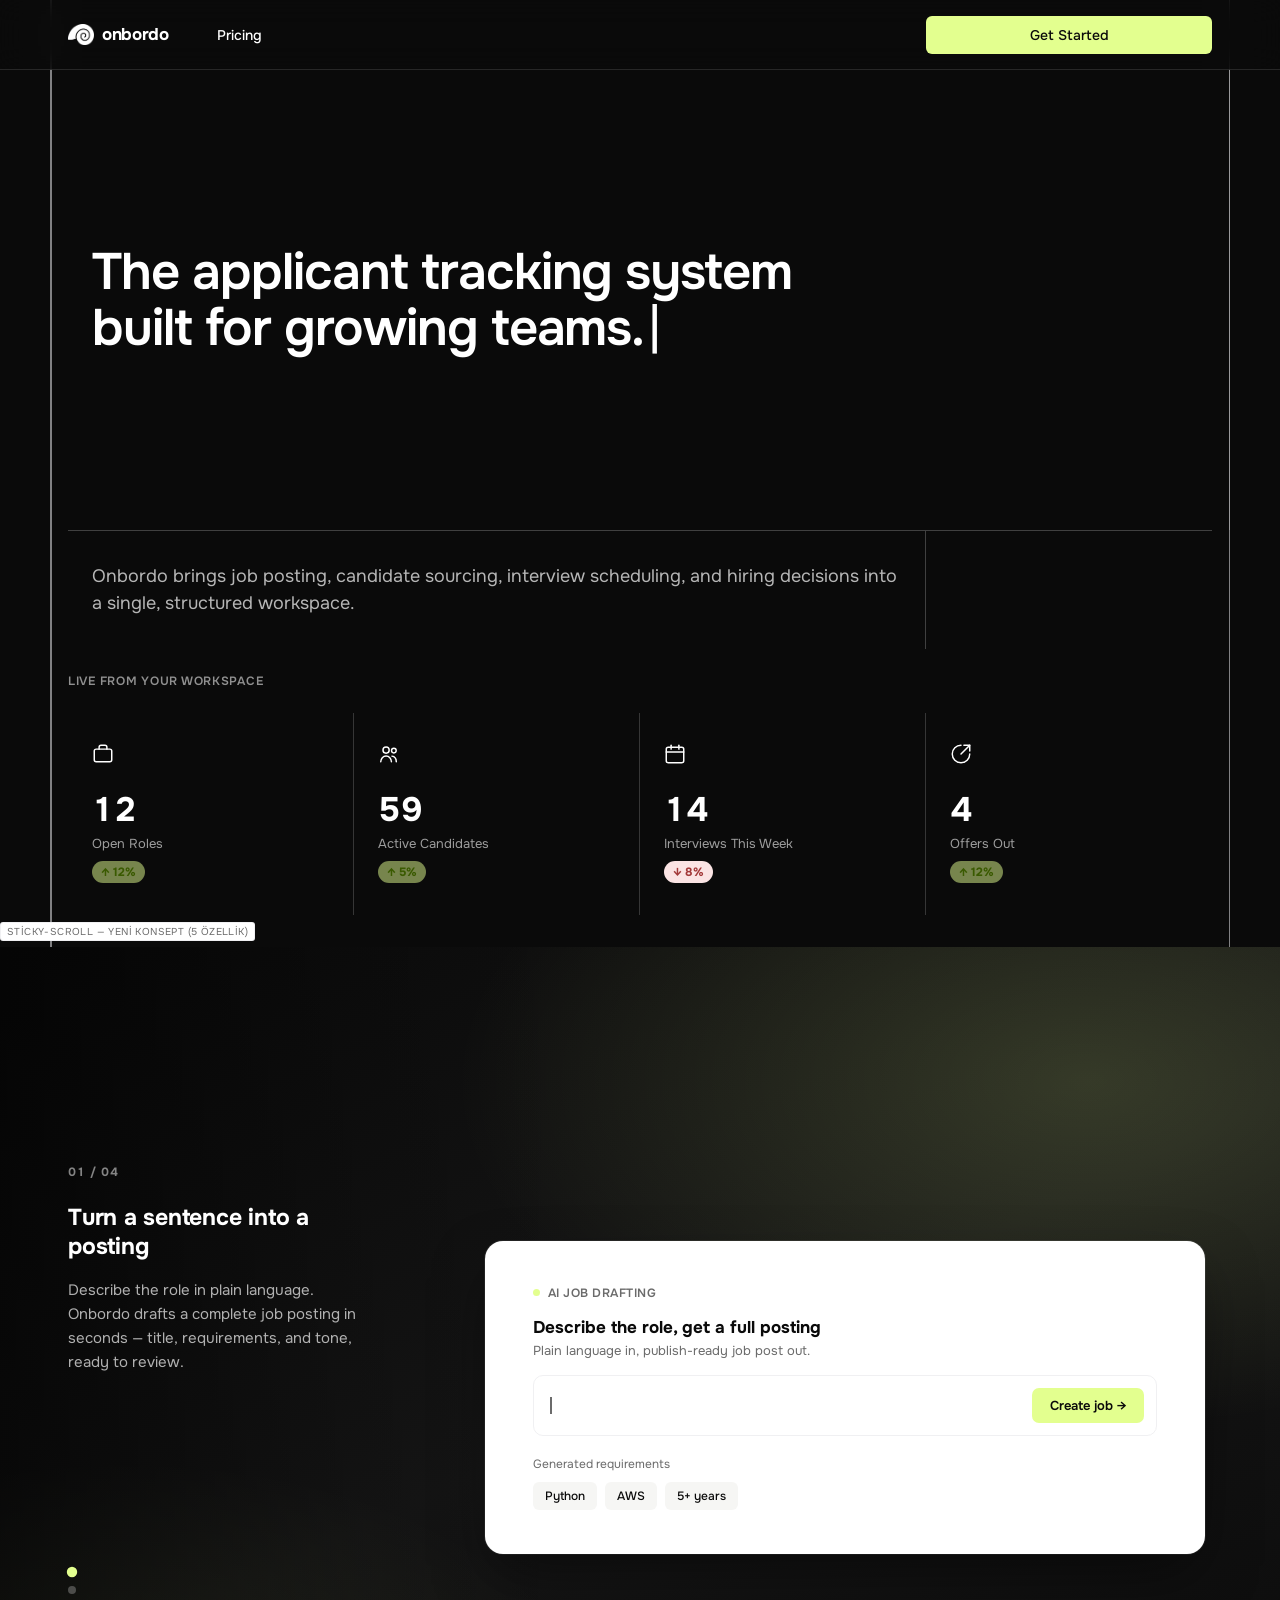
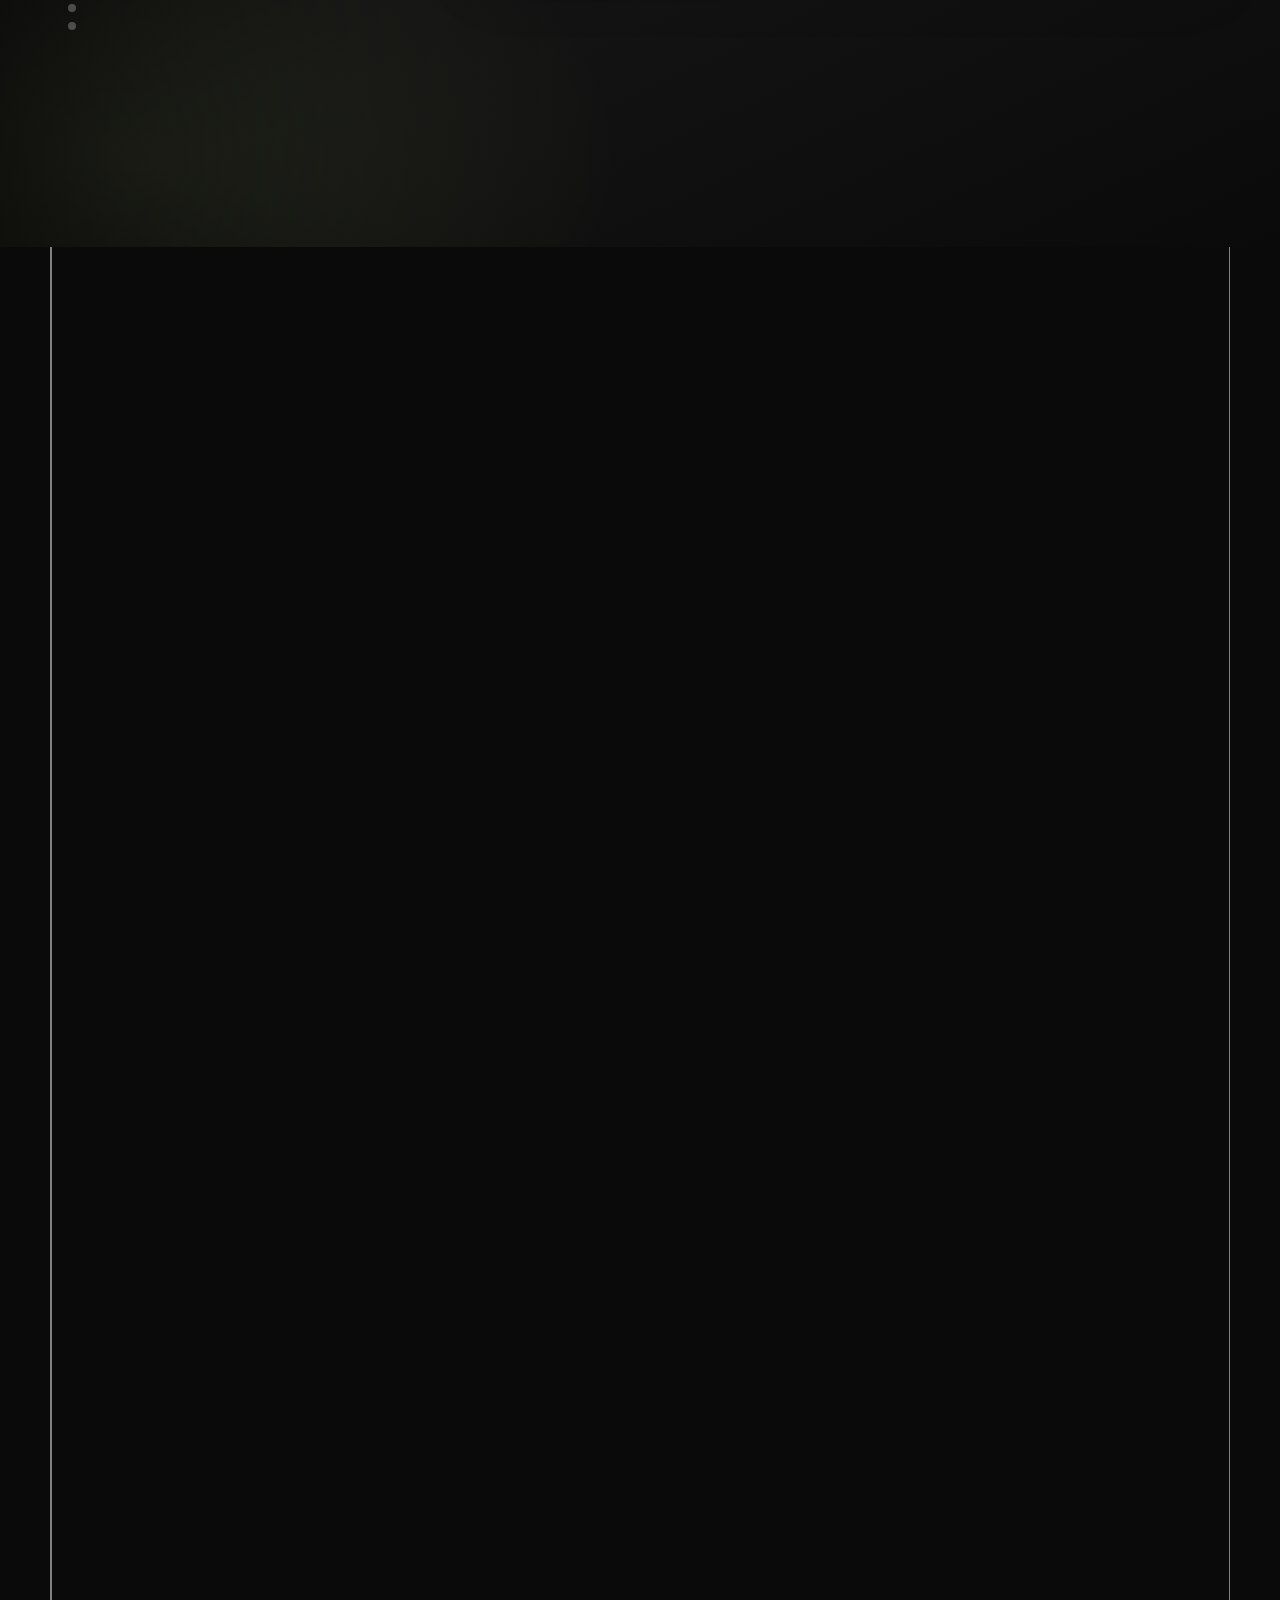
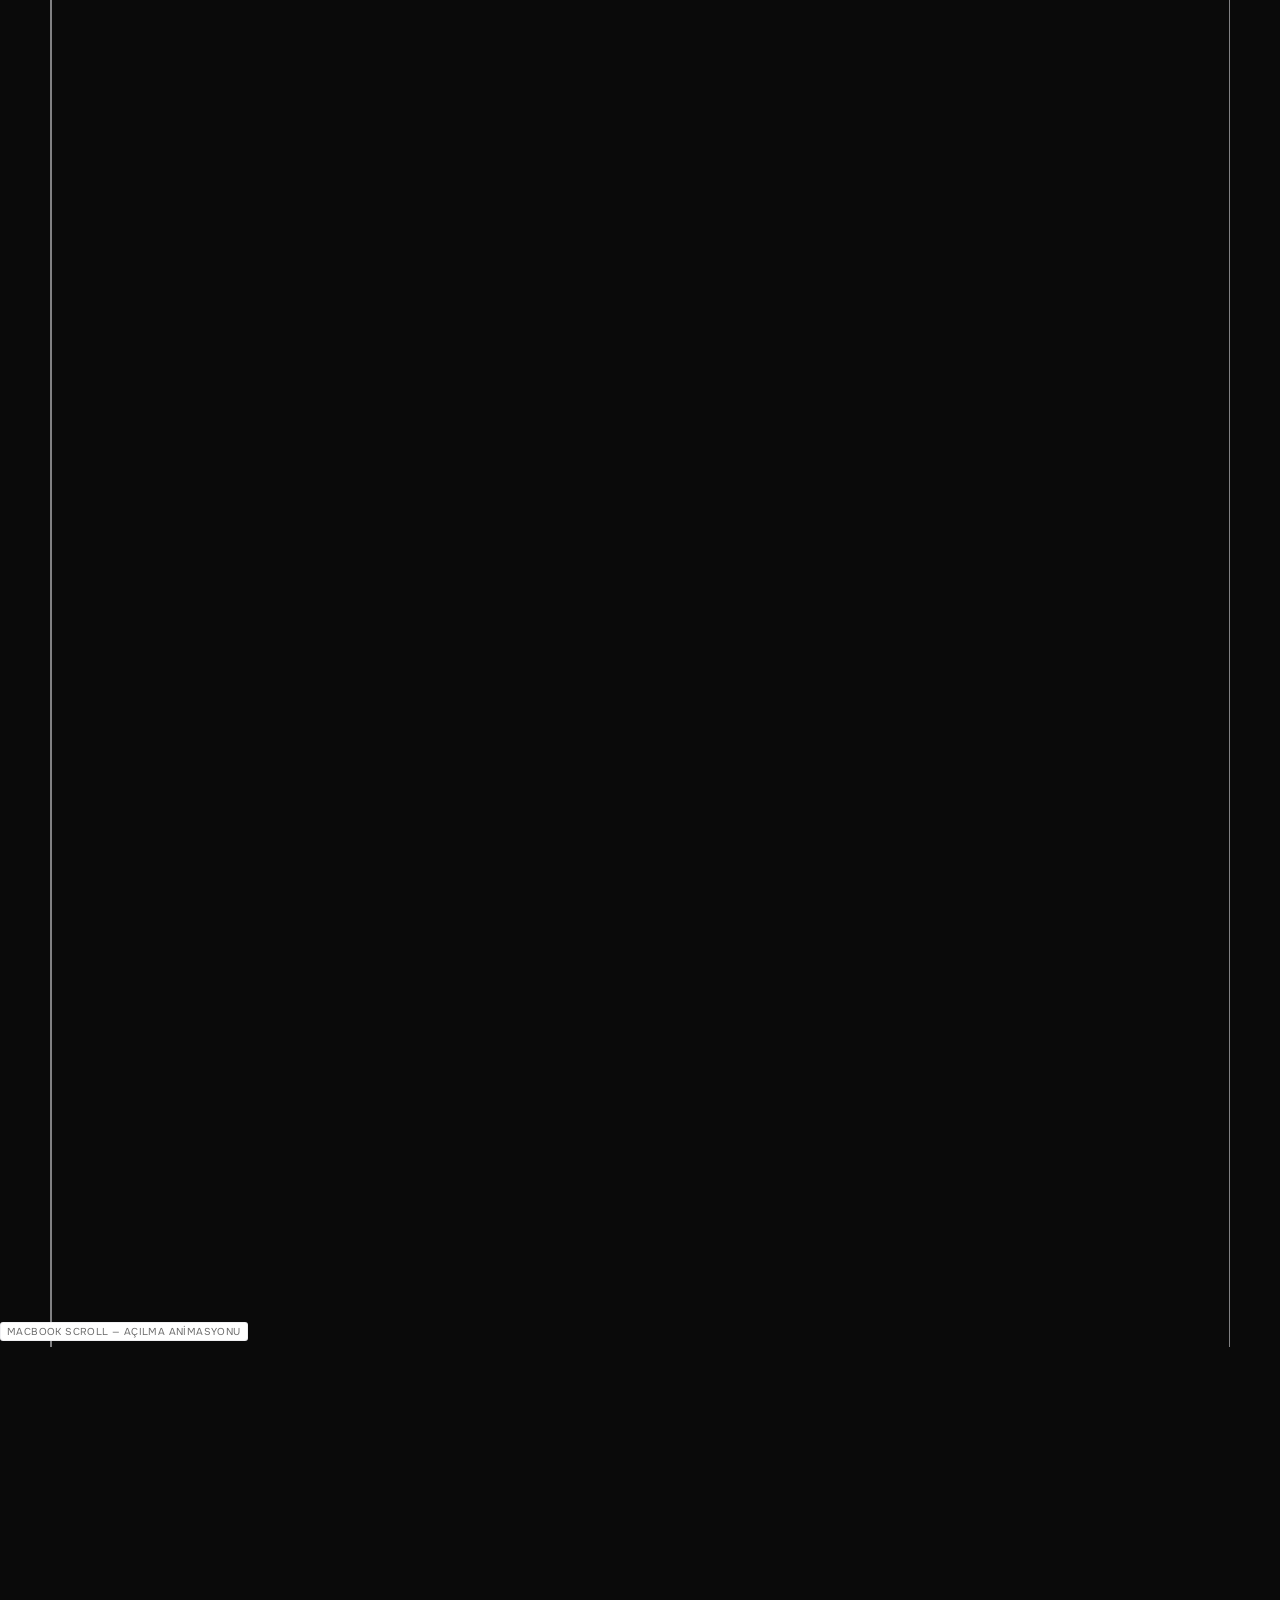
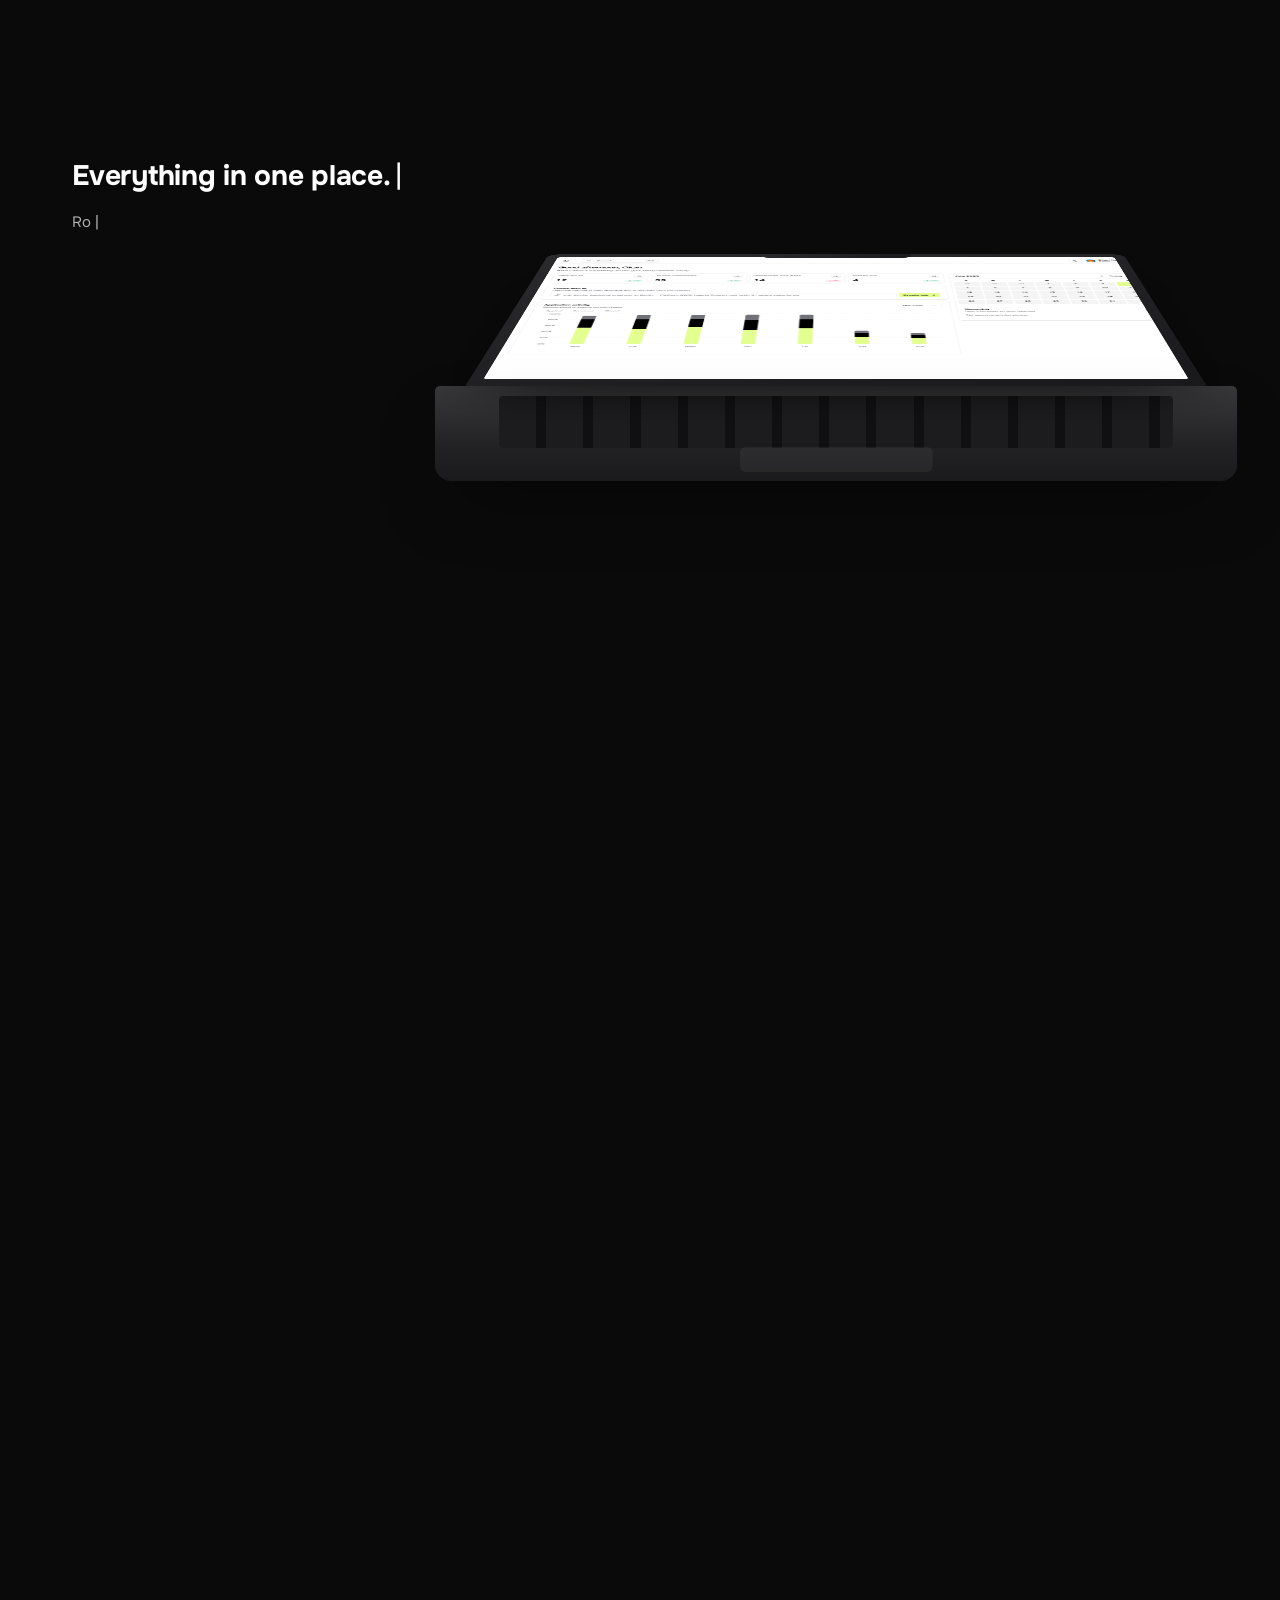
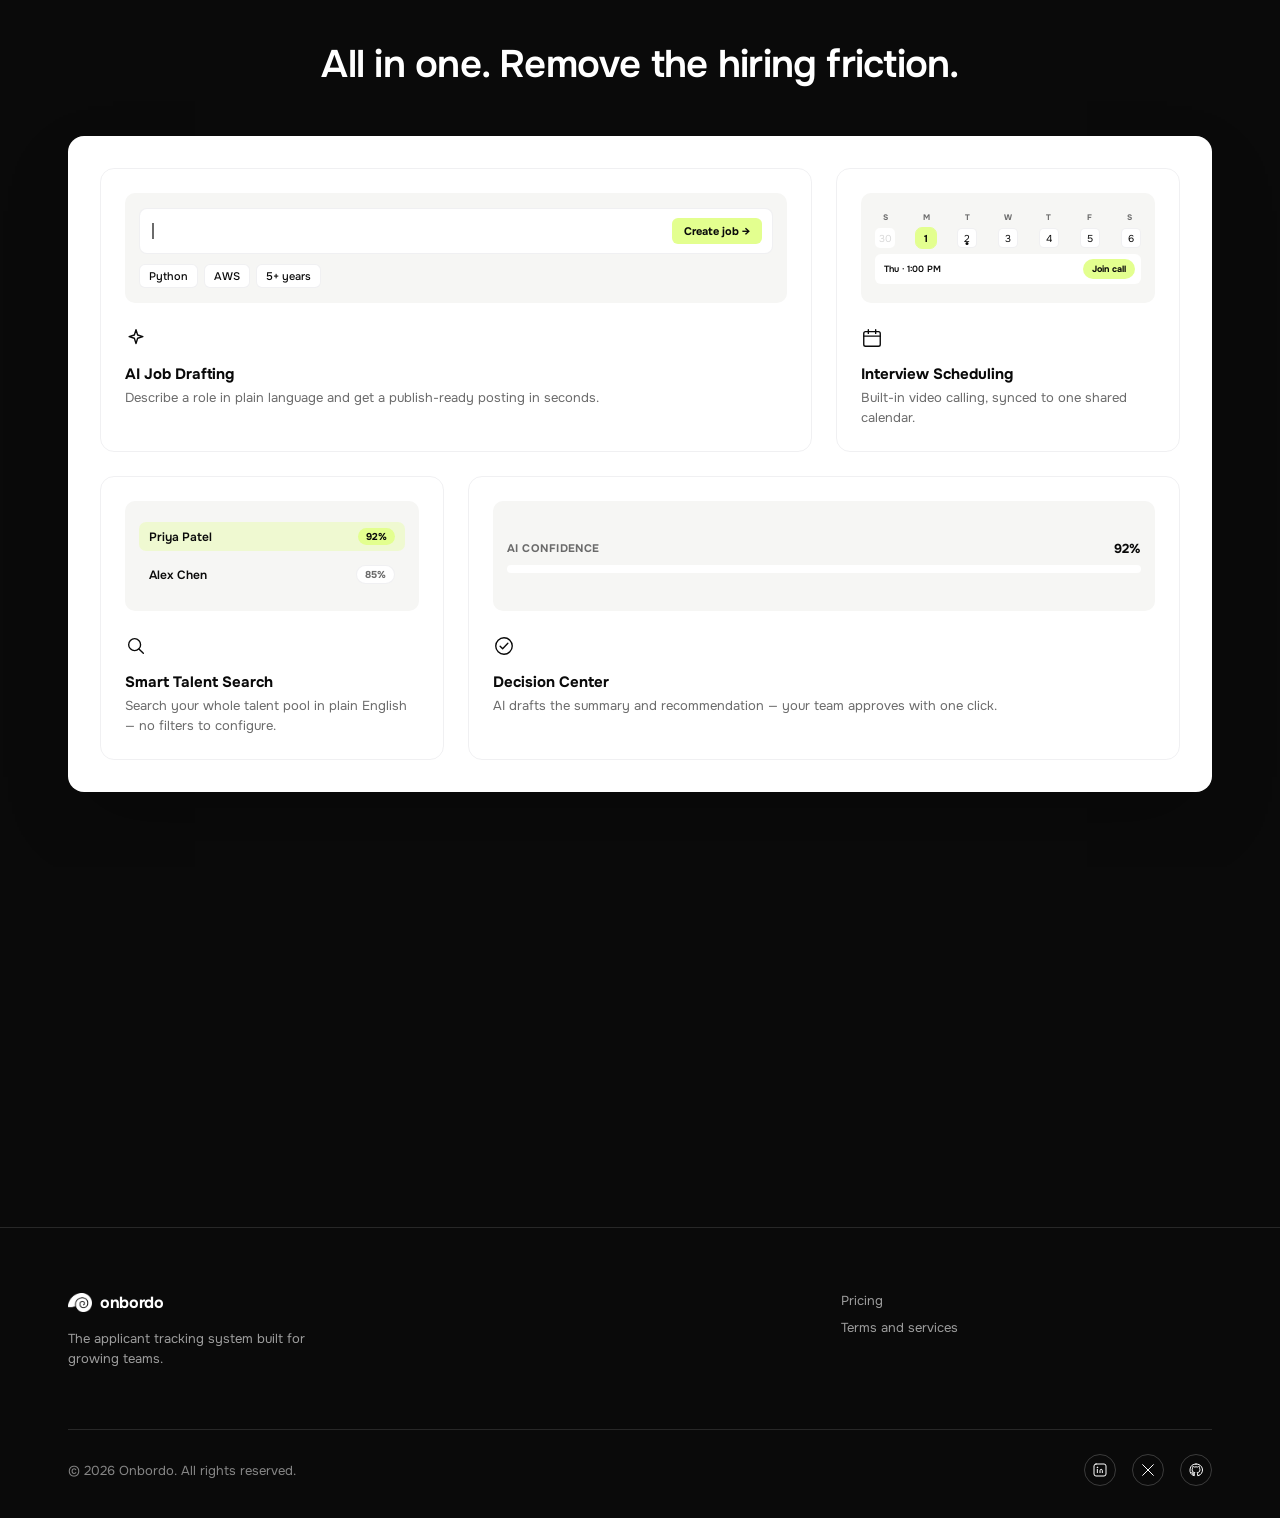
==== index.html @ 2c511092 "version1" ====
<!DOCTYPE html>
<html lang="tr">
<head>
<meta charset="UTF-8">
<meta name="viewport" content="width=device-width, initial-scale=1.0">
<title>Onbordo — Skeleton (Aşama 1)</title>
<link rel="preconnect" href="https://fonts.googleapis.com">
<link rel="preconnect" href="https://fonts.gstatic.com" crossorigin>
<link href="https://fonts.googleapis.com/css2?family=Onest:wght@400;500;600;700&display=swap" rel="stylesheet">
<link rel="stylesheet" href="styles.css">
</head>
<body>

<!-- ============================================================
     NAV — normal hali. Aşağı scroll'da .nav--hidden eklenir.
     ============================================================ -->
<nav class="nav">
  <div class="container">
    <div class="nav__left">
      <a href="/" class="nav__logo"><img src="logo.png" alt="Onbordo" class="nav__logo-icon"><span class="nav__logo-text">onbordo</span></a>
      <div class="nav__links">
        <a href="/pricing" class="nav__link">Pricing</a>
      </div>
    </div>
    <div class="nav__actions">
      <a href="#" class="btn-ph primary">Get Started</a>
    </div>
  </div>
</nav>

<!-- İkincil nav — sadece pinned-section görünürken .is-active olur -->
<div class="nav-secondary">
  <div class="container">
    <span class="nav-secondary__step" lang="en">Job Drafting</span>
    <span class="nav-secondary__step" lang="en">Scheduling</span>
    <span class="nav-secondary__step" lang="en">Talent Search</span>
    <span class="nav-secondary__step" lang="en">Decisions</span>
  </div>
</div>

<div class="page-frame">
<main>

  <!-- ============================================================
       HERO + STATS — TEK EKRAN (100vh)
       Sayfa açılır açılmaz kullanıcı ikisini de scroll yapmadan
       görür. Arka plan artık MacBook/footer bölümleriyle aynı düz
       koyu gradyan — OGL particles ("galaksi") efekti kaldırıldı.
       ============================================================ -->
  <div class="hero-viewport section-anchor">
  <section class="hero">
    <div class="container">
      <div class="hero__grid divided-row">
        <div class="col hero__text">
          <h1 class="hero__headline" data-typewriter>The applicant tracking system built for growing teams.</h1>
        </div>
        <div class="col hero__mark-cell"></div>
        <div class="col hero__subtext-cell">
          <p class="hero__subtext">Onbordo brings job posting, candidate sourcing, interview scheduling, and hiring decisions into a single, structured workspace.</p>
        </div>
        <div class="col"></div>
      </div>
    </div>
  </section>

  <!-- ============================================================
       STATS BAR — hero ile aynı 100vh içinde, kompakt bant.
       Gerçek ürün verisiyle (Home ekranından). Sayaçlar sayfa
       yüklenir yüklenmez 0'dan gerçek değere sayar.
       ============================================================ -->
  <div class="stats">
    <div class="container">
      <p class="stats__eyebrow" lang="en">Live from your workspace</p>
      <div class="divided-row stats__grid">
        <div class="col stat">
          <svg class="stat__icon" viewBox="0 0 24 24" fill="none" stroke="currentColor" stroke-width="1.5" stroke-linecap="round" stroke-linejoin="round"><rect x="3" y="7" width="18" height="13" rx="2"/><path d="M8 7V5a2 2 0 0 1 2-2h4a2 2 0 0 1 2 2v2"/></svg>
          <div class="stat__value" data-count="12">0</div>
          <div class="stat__label" lang="en">Open Roles</div>
          <div class="stat__delta stat__delta--up">↑ 12%</div>
        </div>
        <div class="col stat">
          <svg class="stat__icon" viewBox="0 0 24 24" fill="none" stroke="currentColor" stroke-width="1.5" stroke-linecap="round" stroke-linejoin="round"><circle cx="9" cy="8" r="3.2"/><path d="M3.5 20c0-3.3 2.5-6 5.5-6s5.5 2.7 5.5 6"/><circle cx="17" cy="8.5" r="2.4"/><path d="M15 14.2c2.6.3 4.5 2.7 4.5 5.8"/></svg>
          <div class="stat__value" data-count="59">0</div>
          <div class="stat__label" lang="en">Active Candidates</div>
          <div class="stat__delta stat__delta--up">↑ 5%</div>
        </div>
        <div class="col stat">
          <svg class="stat__icon" viewBox="0 0 24 24" fill="none" stroke="currentColor" stroke-width="1.5" stroke-linecap="round" stroke-linejoin="round"><rect x="3" y="5" width="18" height="16" rx="2"/><line x1="3" y1="10" x2="21" y2="10"/><line x1="8" y1="3" x2="8" y2="7"/><line x1="16" y1="3" x2="16" y2="7"/></svg>
          <div class="stat__value" data-count="14">0</div>
          <div class="stat__label" lang="en">Interviews This Week</div>
          <div class="stat__delta stat__delta--down">↓ 8%</div>
        </div>
        <div class="col stat">
          <svg class="stat__icon" viewBox="0 0 24 24" fill="none" stroke="currentColor" stroke-width="1.5" stroke-linecap="round" stroke-linejoin="round"><path d="M12 3a9 9 0 1 0 9 9"/><path d="M21 3l-9 9"/><path d="M15 3h6v6"/></svg>
          <div class="stat__value" data-count="4">0</div>
          <div class="stat__label" lang="en">Offers Out</div>
          <div class="stat__delta stat__delta--up">↑ 12%</div>
        </div>
      </div>
    </div>
  </div>
  </div><!-- /.hero-viewport -->

  <!-- ============================================================
       FEATURE-SCROLL — YENİ KONSEPT (5 özellik).
       Dify'nin pinned-panel mantığından esinlenilen ama farklı bir
       görsel dil: sol %20 metin, sağ %80 sabit 4K arka plan +
       üzerinde değişen ürün mockup'ı. Arka plan tüm 5 adım boyunca
       SABİT kalır — sadece ön plandaki mockup + sol metin değişir.

       Arka plan görseli (dağ/deniz manzarası) HENÜZ YOK — placeholder
       gradient kullanılıyor. Sarp fotoğrafı verdiğinde tek satır:
       --feature-scroll-bg-image değişkenini güncellemek yeterli
       (bkz. styles.css, :root tanımı).

       768px altında pin mekaniği tamamen kapanır, düz stack olur.
       ============================================================ -->
  <section class="feature-scroll section-anchor" data-feature-scroll>
    <span class="tag">Sticky-scroll — yeni konsept (5 özellik)</span>
    <div class="feature-scroll__sticky">
      <div class="feature-scroll__bg"></div>
      <div class="feature-scroll__scrim"></div>

      <div class="feature-scroll__frame">
        <div class="feature-scroll__text-col">
          <span class="feature-scroll__index" data-feature-index>01 / 04</span>

          <div class="feature-scroll__text-stack">
            <div class="feature-scroll__text-item is-active" data-feature-text="0" lang="en">
              <h3 class="feature-scroll__title">Turn a sentence into a posting</h3>
              <p class="feature-scroll__body">Describe the role in plain language. Onbordo drafts a complete job posting in seconds — title, requirements, and tone, ready to review.</p>
            </div>
            <div class="feature-scroll__text-item" data-feature-text="1" lang="en">
              <h3 class="feature-scroll__title">Interviews without leaving Onbordo</h3>
              <p class="feature-scroll__body">See every interview across your team in one calendar. Book, reschedule, and avoid double-bookings without leaving Onbordo.</p>
            </div>
            <div class="feature-scroll__text-item" data-feature-text="2" lang="en">
              <h3 class="feature-scroll__title">Find the right candidate, faster</h3>
              <p class="feature-scroll__body">Search your entire talent pool the way you'd ask a colleague. Describe who you need in plain English and get the answer instantly.</p>
            </div>
            <div class="feature-scroll__text-item" data-feature-text="3" lang="en">
              <h3 class="feature-scroll__title">Decisions your team can trust</h3>
              <p class="feature-scroll__body">AI reviews job drafts, shortlists, and interview notes — and surfaces what needs your approval. You stay in control at every checkpoint.</p>
            </div>
          </div>

          <div class="feature-scroll__dots" aria-hidden="true">
            <span class="feature-scroll__dot is-active"></span>
            <span class="feature-scroll__dot"></span>
            <span class="feature-scroll__dot"></span>
            <span class="feature-scroll__dot"></span>
          </div>
        </div>

        <div class="feature-scroll__mockup-col">
          <!-- Adım 0 — AI Job Drafting -->
          <div class="mockup-card is-active" data-step="0">
            <p class="mockup-eyebrow" lang="en"><span class="mockup-eyebrow-dot"></span>AI Job Drafting</p>
            <p class="mockup-title">Describe the role, get a full posting</p>
            <p class="mockup-label">Plain language in, publish-ready job post out.</p>
            <div class="mockup-input-row">
              <span class="mockup-typing">Senior backend engineer in Berlin</span>
              <span class="mockup-btn">Create job →</span>
            </div>
            <p class="mockup-generated-label">Generated requirements</p>
            <div class="mockup-tag-row">
              <span class="mockup-tag">Python</span>
              <span class="mockup-tag">AWS</span>
              <span class="mockup-tag">5+ years</span>
            </div>
          </div>

          <!-- Adım 1 — Interview Scheduling -->
          <div class="mockup-card" data-step="1">
            <p class="mockup-eyebrow" lang="en"><span class="mockup-eyebrow-dot"></span>Interview Scheduling</p>
            <p class="mockup-title">July 2026</p>
            <div class="mockup-cal-grid">
              <span>S</span><span>M</span><span>T</span><span>W</span><span>T</span><span>F</span><span>S</span>
              <span class="mockup-cal-day mockup-cal-day--muted">28</span>
              <span class="mockup-cal-day mockup-cal-day--muted">29</span>
              <span class="mockup-cal-day mockup-cal-day--muted">30</span>
              <span class="mockup-cal-day mockup-cal-day--active">1</span>
              <span class="mockup-cal-day mockup-cal-day--event">2</span>
              <span class="mockup-cal-day">3</span>
              <span class="mockup-cal-day">4</span>
              <span class="mockup-cal-day">5</span>
              <span class="mockup-cal-day">6</span>
              <span class="mockup-cal-day">7</span>
              <span class="mockup-cal-day">8</span>
              <span class="mockup-cal-day">9</span>
              <span class="mockup-cal-day">10</span>
              <span class="mockup-cal-day">11</span>
              <span class="mockup-cal-day">12</span>
              <span class="mockup-cal-day">13</span>
              <span class="mockup-cal-day">14</span>
              <span class="mockup-cal-day">15</span>
              <span class="mockup-cal-day">16</span>
              <span class="mockup-cal-day">17</span>
              <span class="mockup-cal-day">18</span>
              <span class="mockup-cal-day">19</span>
              <span class="mockup-cal-day">20</span>
              <span class="mockup-cal-day">21</span>
              <span class="mockup-cal-day">22</span>
              <span class="mockup-cal-day">23</span>
              <span class="mockup-cal-day">24</span>
              <span class="mockup-cal-day">25</span>
              <span class="mockup-cal-day">26</span>
              <span class="mockup-cal-day">27</span>
              <span class="mockup-cal-day">28</span>
              <span class="mockup-cal-day">29</span>
              <span class="mockup-cal-day">30</span>
              <span class="mockup-cal-day">31</span>
              <span class="mockup-cal-day mockup-cal-day--muted">1</span>
            </div>
            <p class="mockup-section-label">Upcoming</p>
            <div class="mockup-upcoming">
              <div>
                <p class="mockup-upcoming-time">Thu, 02 Jul · 01:00 PM</p>
                <p class="mockup-upcoming-title">Tech Screening — Sarp Apak</p>
              </div>
              <span class="mockup-btn mockup-btn--join" lang="en">Join call</span>
            </div>
          </div>

          <!-- Adım 2 — Smart Talent Search -->
          <div class="mockup-card" data-step="2">
            <p class="mockup-eyebrow" lang="en"><span class="mockup-eyebrow-dot"></span>Smart Talent Search</p>
            <p class="mockup-title">Top matches, ranked automatically</p>
            <div class="mockup-candidate-list">
              <div class="mockup-candidate mockup-candidate--top">
                <div>
                  <p class="mockup-name">Priya Patel</p>
                  <p class="mockup-sub">Senior Frontend Engineer</p>
                </div>
                <span class="mockup-badge">92%</span>
              </div>
              <div class="mockup-candidate">
                <div>
                  <p class="mockup-name">Alex Chen</p>
                  <p class="mockup-sub">Frontend Engineer</p>
                </div>
                <span class="mockup-badge mockup-badge--muted">85%</span>
              </div>
              <div class="mockup-candidate">
                <div>
                  <p class="mockup-name">Jordan Lee</p>
                  <p class="mockup-sub">Product Designer</p>
                </div>
                <span class="mockup-badge mockup-badge--muted">78%</span>
              </div>
            </div>
            <div class="mockup-chips">
              <span class="mockup-chip">React</span>
              <span class="mockup-chip">TypeScript</span>
              <span class="mockup-chip">Design systems</span>
            </div>
          </div>

          <!-- Adım 3 — Decision Center -->
          <div class="mockup-card" data-step="3">
            <p class="mockup-eyebrow" lang="en"><span class="mockup-eyebrow-dot"></span>Decision Center</p>
            <div class="mockup-decision-header">
              <p class="mockup-title">Sarp Apak — Tech Screening</p>
              <span class="mockup-badge">87% match</span>
            </div>
            <p class="mockup-meta">Recorded · 42 min · Backend Engineer</p>
            <div class="mockup-insight-box"><strong>AI summary:</strong> Strong system-design answers and clear trade-off reasoning. Flagged one gap on observability tooling.</div>
            <div class="mockup-insight-box"><strong>Also worth a look:</strong> Context overlaps strongly with the open Platform Engineer role — surfaced as an additional match.</div>
          </div>
        </div>
      </div>
    </div>
  </section>

  <!-- ============================================================
       MACBOOK SCROLL — Aceternity UI'nin MacbookScroll bileşeninden
       ilhamla, Framer Motion bağımlılığı olmadan vanilla JS/CSS'e
       taşındı. Kullanıcı bu bölümü kaydırdıkça kapak, alt tabana
       menteşeli gibi açılıyor; ekranda gerçek Home dashboard
       görseli beliriyor. Tam ekran (100vh) sticky.
       ============================================================ -->
  <section class="macbook-scroll section-anchor" data-macbook-scroll>
    <span class="tag">MacBook scroll — açılma animasyonu</span>
    <div class="macbook-scroll__sticky">
      <div class="macbook-scroll__text">
        <h3 class="macbook-scroll__title" data-typewriter-target="macbook-title">Everything in one place.</h3>
        <p class="macbook-scroll__body" data-typewriter-target="macbook-body">Roles, candidates, interviews, and offers — all live, all in one workspace.</p>
      </div>
      <div class="macbook-scroll__scene">
        <div class="macbook" data-macbook>
          <div class="macbook__lid" data-macbook-lid>
            <div class="macbook__notch"></div>
            <div class="macbook__screen">
              <img src="[data-uri]" alt="Onbordo — Home dashboard önizlemesi" class="macbook__screen-img">
            </div>
          </div>
          <div class="macbook__base">
            <div class="macbook__keyboard"></div>
            <div class="macbook__trackpad"></div>
          </div>
        </div>
      </div>
    </div>
  </section>

  <!-- ============================================================
       FEATURE GRID — Bento grid deseni, her kart kendi özelliğine
       özgü mini animasyonla (Aceternity UI ilhamlı, kendi marka
       diliyle uyarlandı).
       Footer'a geçmeden önce tam ekranda bir süre kilitli kalsın diye
       (data-features-lock) sarmalayıcı ekstra scroll mesafesi
       sağlıyor; içindeki section sticky ile 100vh'de sabitleniyor.
       ============================================================ -->
  <div class="features-lock" data-features-lock>
  <section class="features section-anchor">
    <div class="features__bg"></div>
    <div class="container">
      <h2 class="features__heading">All in one. Remove the hiring friction.</h2>
      <div class="features__panel">
        <div class="bento">

          <!-- Satır 1: AI Job Drafting (geniş) + Interview Scheduling -->
          <div class="bento__card bento__card--wide">
            <div class="bento__visual">
              <div class="bento__input-row">
                <span class="bento__typing" lang="en">Senior backend engineer in Berlin</span>
                <span class="bento__btn">Create job →</span>
              </div>
              <div class="bento__tag-row">
                <span class="bento__tag bento__tag--1">Python</span>
                <span class="bento__tag bento__tag--2">AWS</span>
                <span class="bento__tag bento__tag--3">5+ years</span>
              </div>
            </div>
            <svg class="bento__icon" viewBox="0 0 24 24" fill="none" stroke="currentColor" stroke-width="1.5" stroke-linecap="round" stroke-linejoin="round"><path d="M12 3l1.8 5.7L19.5 10.5l-5.7 1.8L12 18l-1.8-5.7L4.5 10.5l5.7-1.8z"/></svg>
            <div class="bento__title">AI Job Drafting</div>
            <div class="bento__body">Describe a role in plain language and get a publish-ready posting in seconds.</div>
          </div>

          <div class="bento__card">
            <div class="bento__visual bento__visual--cal">
              <div class="bento__cal-weekdays">
                <span>S</span><span>M</span><span>T</span><span>W</span><span>T</span><span>F</span><span>S</span>
              </div>
              <div class="bento__cal-grid">
                <span class="bento__cal-day bento__cal-day--muted">30</span>
                <span class="bento__cal-day bento__cal-day--active">1</span>
                <span class="bento__cal-day bento__cal-day--event">2</span>
                <span class="bento__cal-day">3</span>
                <span class="bento__cal-day">4</span>
                <span class="bento__cal-day">5</span>
                <span class="bento__cal-day">6</span>
              </div>
              <div class="bento__cal-upcoming">
                <span class="bento__cal-upcoming-time">Thu · 1:00 PM</span>
                <span class="bento__cal-upcoming-btn" lang="en">Join call</span>
              </div>
            </div>
            <svg class="bento__icon" viewBox="0 0 24 24" fill="none" stroke="currentColor" stroke-width="1.5" stroke-linecap="round" stroke-linejoin="round"><rect x="3" y="5" width="18" height="16" rx="2"/><line x1="3" y1="10" x2="21" y2="10"/><line x1="8" y1="3" x2="8" y2="7"/><line x1="16" y1="3" x2="16" y2="7"/></svg>
            <div class="bento__title">Interview Scheduling</div>
            <div class="bento__body">Built-in video calling, synced to one shared calendar.</div>
          </div>

          <!-- Satır 2: Smart Talent Search (dar) + Decision Center (geniş) -->
          <div class="bento__card">
            <div class="bento__visual bento__visual--search">
              <div class="bento__candidate bento__candidate--top">
                <span class="bento__candidate-name">Priya Patel</span>
                <span class="bento__candidate-badge">92%</span>
              </div>
              <div class="bento__candidate">
                <span class="bento__candidate-name">Alex Chen</span>
                <span class="bento__candidate-badge bento__candidate-badge--muted">85%</span>
              </div>
            </div>
            <svg class="bento__icon" viewBox="0 0 24 24" fill="none" stroke="currentColor" stroke-width="1.5" stroke-linecap="round" stroke-linejoin="round"><circle cx="10.5" cy="10.5" r="6.5"/><line x1="20" y1="20" x2="15.2" y2="15.2"/></svg>
            <div class="bento__title">Smart Talent Search</div>
            <div class="bento__body">Search your whole talent pool in plain English — no filters to configure.</div>
          </div>

          <div class="bento__card bento__card--wide">
            <div class="bento__visual bento__visual--decision">
              <div class="bento__confidence-row">
                <span class="bento__confidence-label" lang="en">AI Confidence</span>
                <span class="bento__confidence-value">92%</span>
              </div>
              <div class="bento__confidence-bar"><div class="bento__confidence-fill"></div></div>
            </div>
            <svg class="bento__icon" viewBox="0 0 24 24" fill="none" stroke="currentColor" stroke-width="1.5" stroke-linecap="round" stroke-linejoin="round"><circle cx="12" cy="12" r="9"/><path d="M7.8 12.2l2.7 2.7 5.7-5.9"/></svg>
            <div class="bento__title">Decision Center</div>
            <div class="bento__body">AI drafts the summary and recommendation — your team approves with one click.</div>
          </div>

        </div>
      </div>
    </div>
  </section>
  </div><!-- /.features-lock -->

</main>

<!-- ============================================================
     FOOTER — Dify'ın 4 kolonlu yapısı + sosyal ikonlar + copyright
     ============================================================ -->
<footer class="footer section-anchor">
  <div class="container">
    <div class="footer__grid">
      <div>
        <div class="footer__brand"><img src="logo.png" alt="Onbordo" class="footer__brand-icon"><span class="footer__brand-text">onbordo</span></div>
        <p class="footer__tagline">The applicant tracking system built for growing teams.</p>
      </div>
      <div>
        <a href="/pricing" class="footer__link">Pricing</a>
        <a href="#" class="footer__link">Terms and services</a>
      </div>
    </div>
    <div class="footer__bottom">
      <div class="footer__copyright">© 2026 Onbordo. All rights reserved.</div>
      <div class="footer__social">
        <a href="#" class="footer__social-link" aria-label="LinkedIn">
          <svg viewBox="0 0 24 24" fill="none" stroke="currentColor" stroke-width="1.5" stroke-linecap="round" stroke-linejoin="round"><rect x="3" y="3" width="18" height="18" rx="3"/><line x1="8" y1="11" x2="8" y2="16"/><circle cx="8" cy="8" r="0.5" fill="currentColor"/><path d="M12 16v-3.2c0-1.1.7-1.8 1.8-1.8s1.7.7 1.7 1.8V16"/></svg>
        </a>
        <a href="#" class="footer__social-link" aria-label="X (Twitter)">
          <svg viewBox="0 0 24 24" fill="none" stroke="currentColor" stroke-width="1.5" stroke-linecap="round" stroke-linejoin="round"><line x1="4" y1="4" x2="20" y2="20"/><line x1="20" y1="4" x2="4" y2="20"/></svg>
        </a>
        <a href="#" class="footer__social-link" aria-label="GitHub">
          <svg viewBox="0 0 24 24" fill="none" stroke="currentColor" stroke-width="1.5" stroke-linecap="round" stroke-linejoin="round"><path d="M12 3a9 9 0 0 0-2.85 17.54c.45.08.62-.2.62-.43v-1.5c-2.53.55-3.06-1.2-3.06-1.2-.41-1.05-1.01-1.33-1.01-1.33-.83-.56.06-.55.06-.55.91.06 1.39.94 1.39.94.81 1.38 2.12.98 2.64.75.08-.59.32-.98.58-1.21-2.02-.23-4.15-1.01-4.15-4.5 0-1 .35-1.81.94-2.45-.1-.23-.41-1.16.09-2.42 0 0 .77-.25 2.53.94a8.7 8.7 0 0 1 4.6 0c1.76-1.19 2.53-.94 2.53-.94.5 1.26.19 2.19.09 2.42.59.64.94 1.45.94 2.45 0 3.5-2.13 4.27-4.16 4.5.33.28.62.85.62 1.71v2.53c0 .24.16.51.62.43A9 9 0 0 0 12 3z"/></svg>
        </a>
      </div>
    </div>
  </div>
</footer>
</div>

<script src="app.js"></script>
</body>
</html>
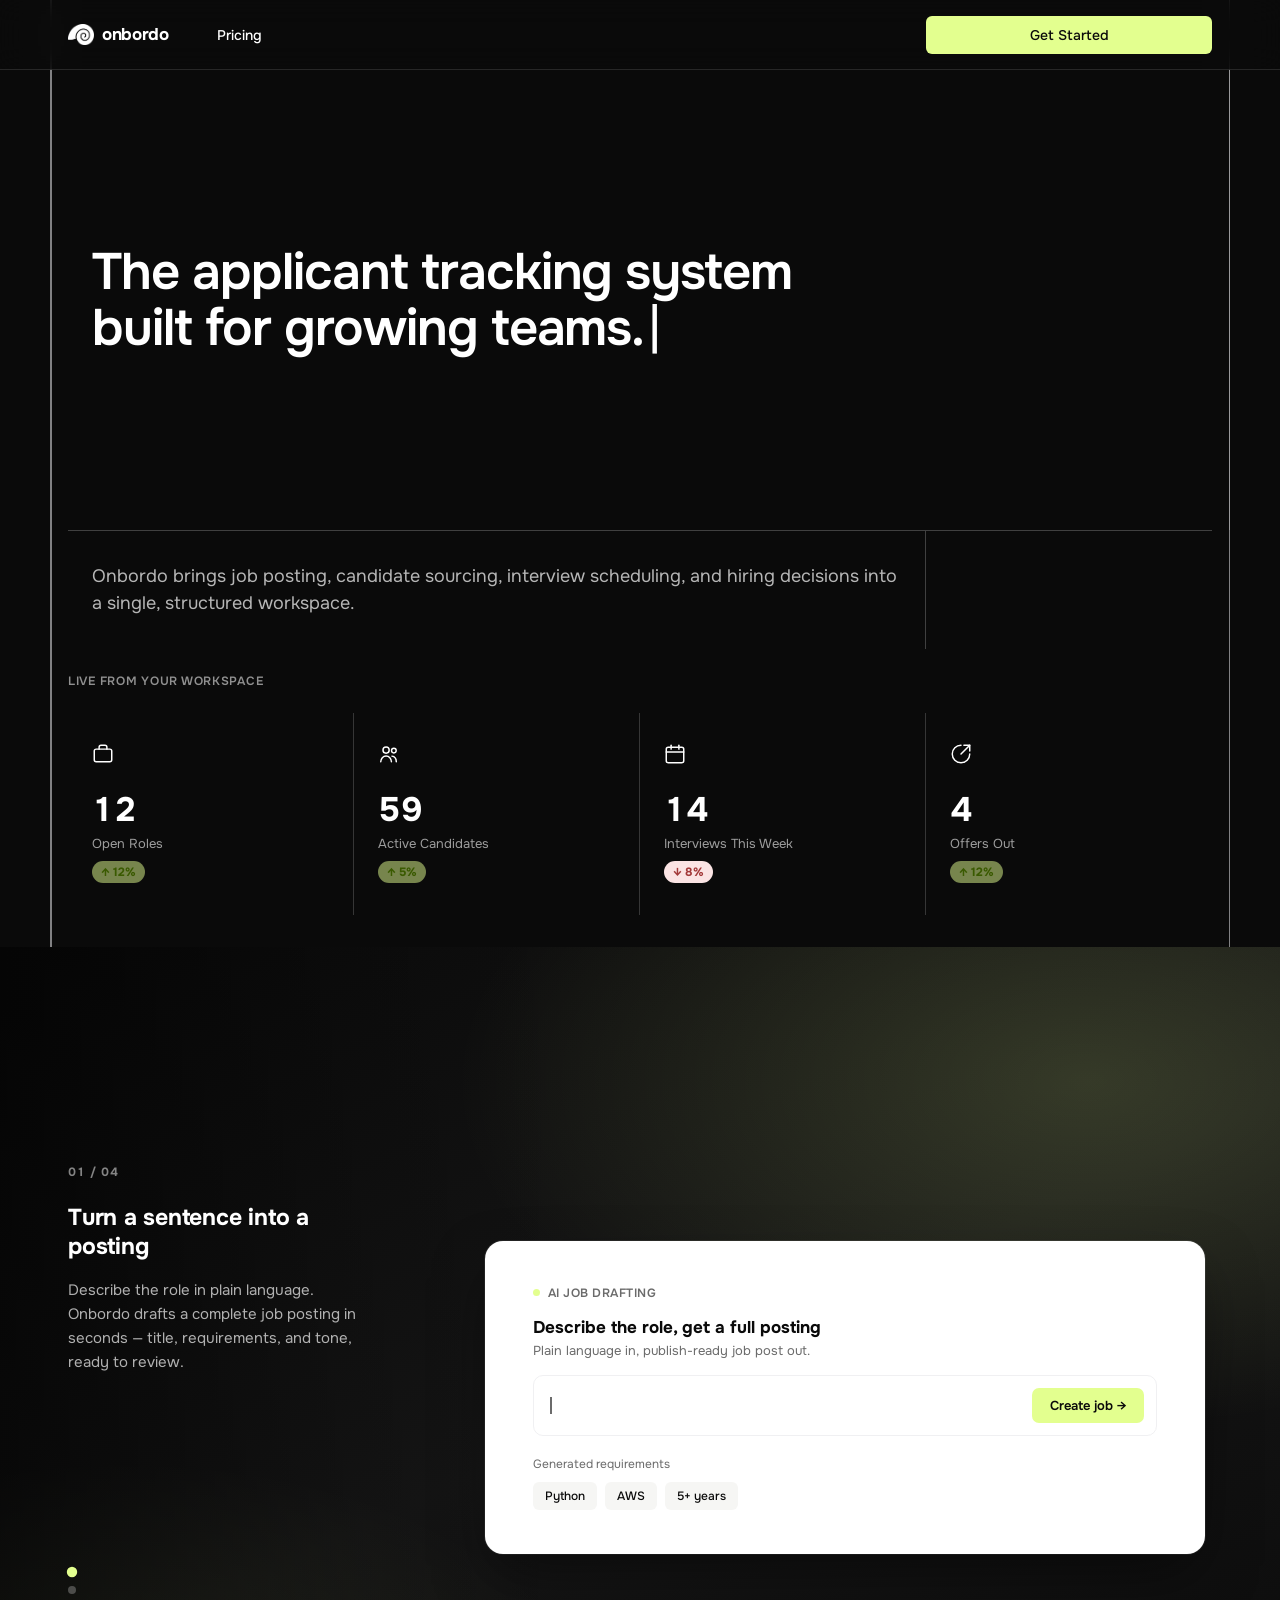
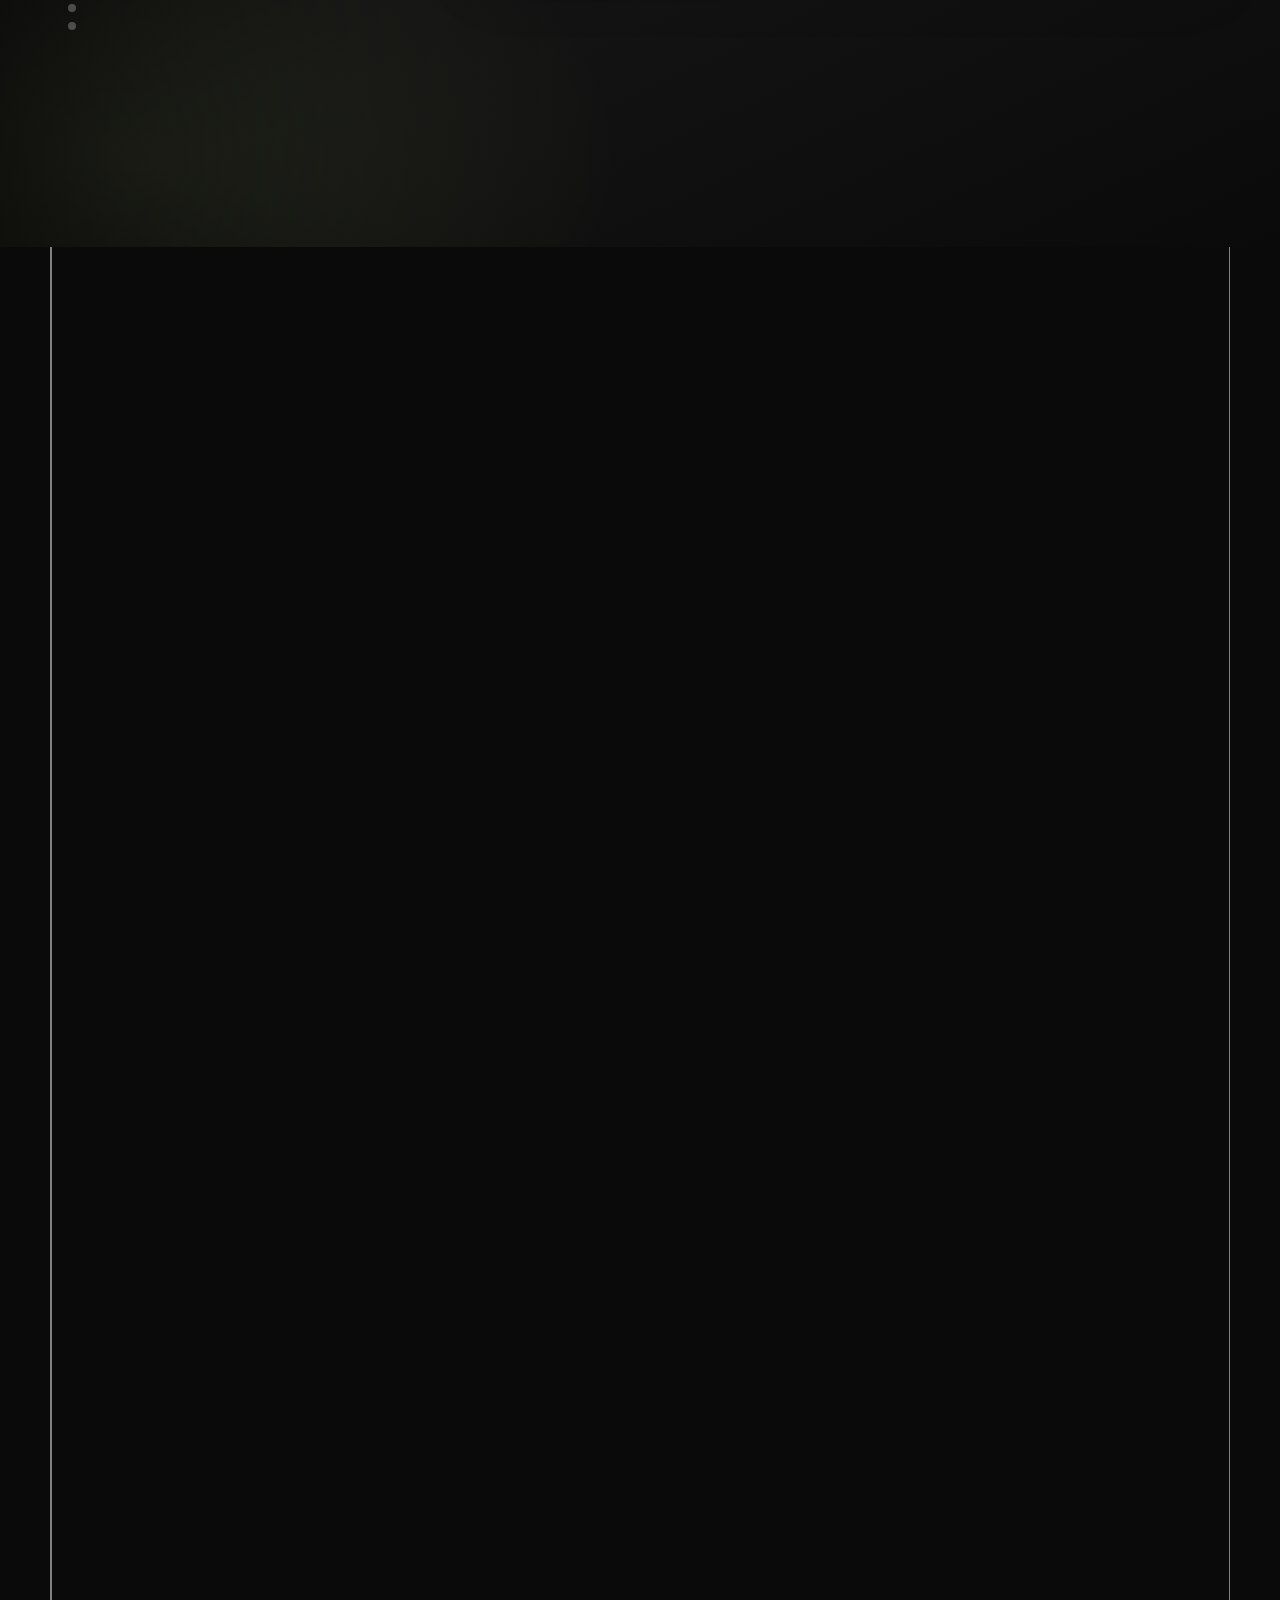
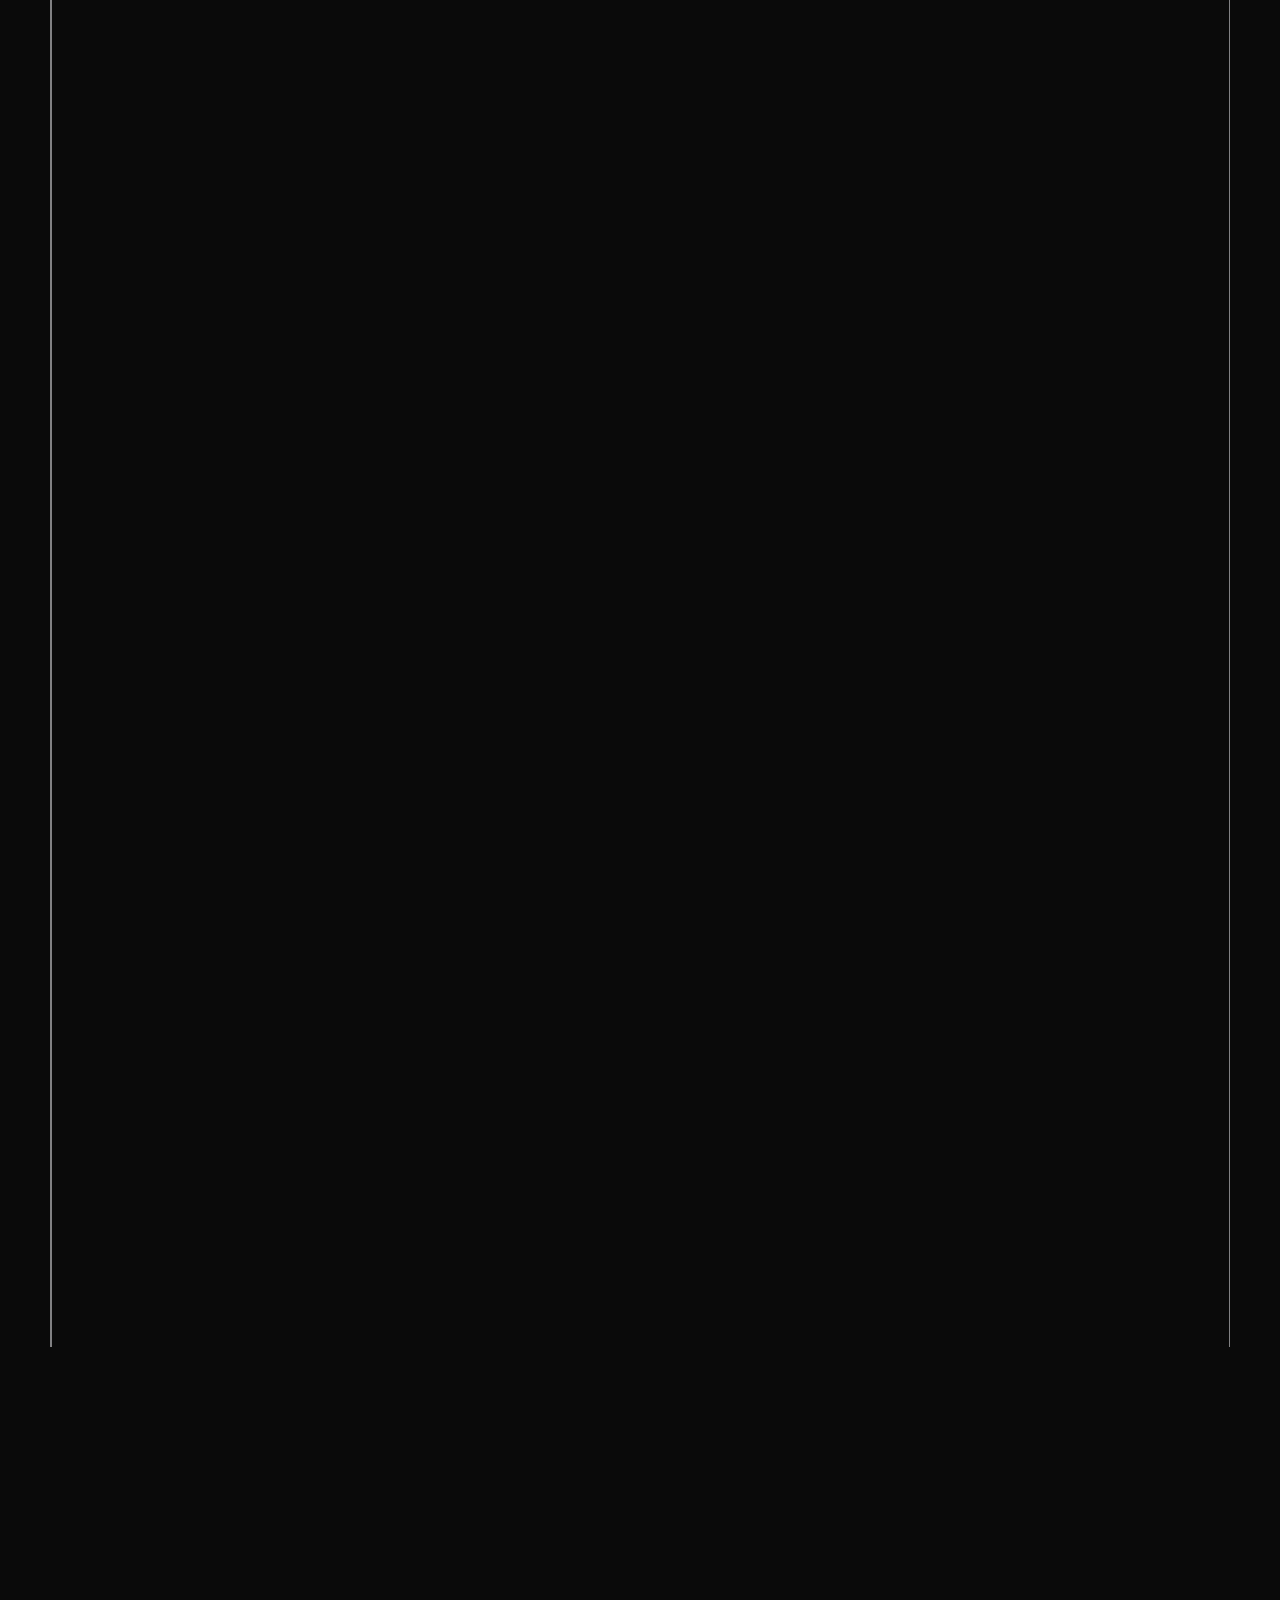
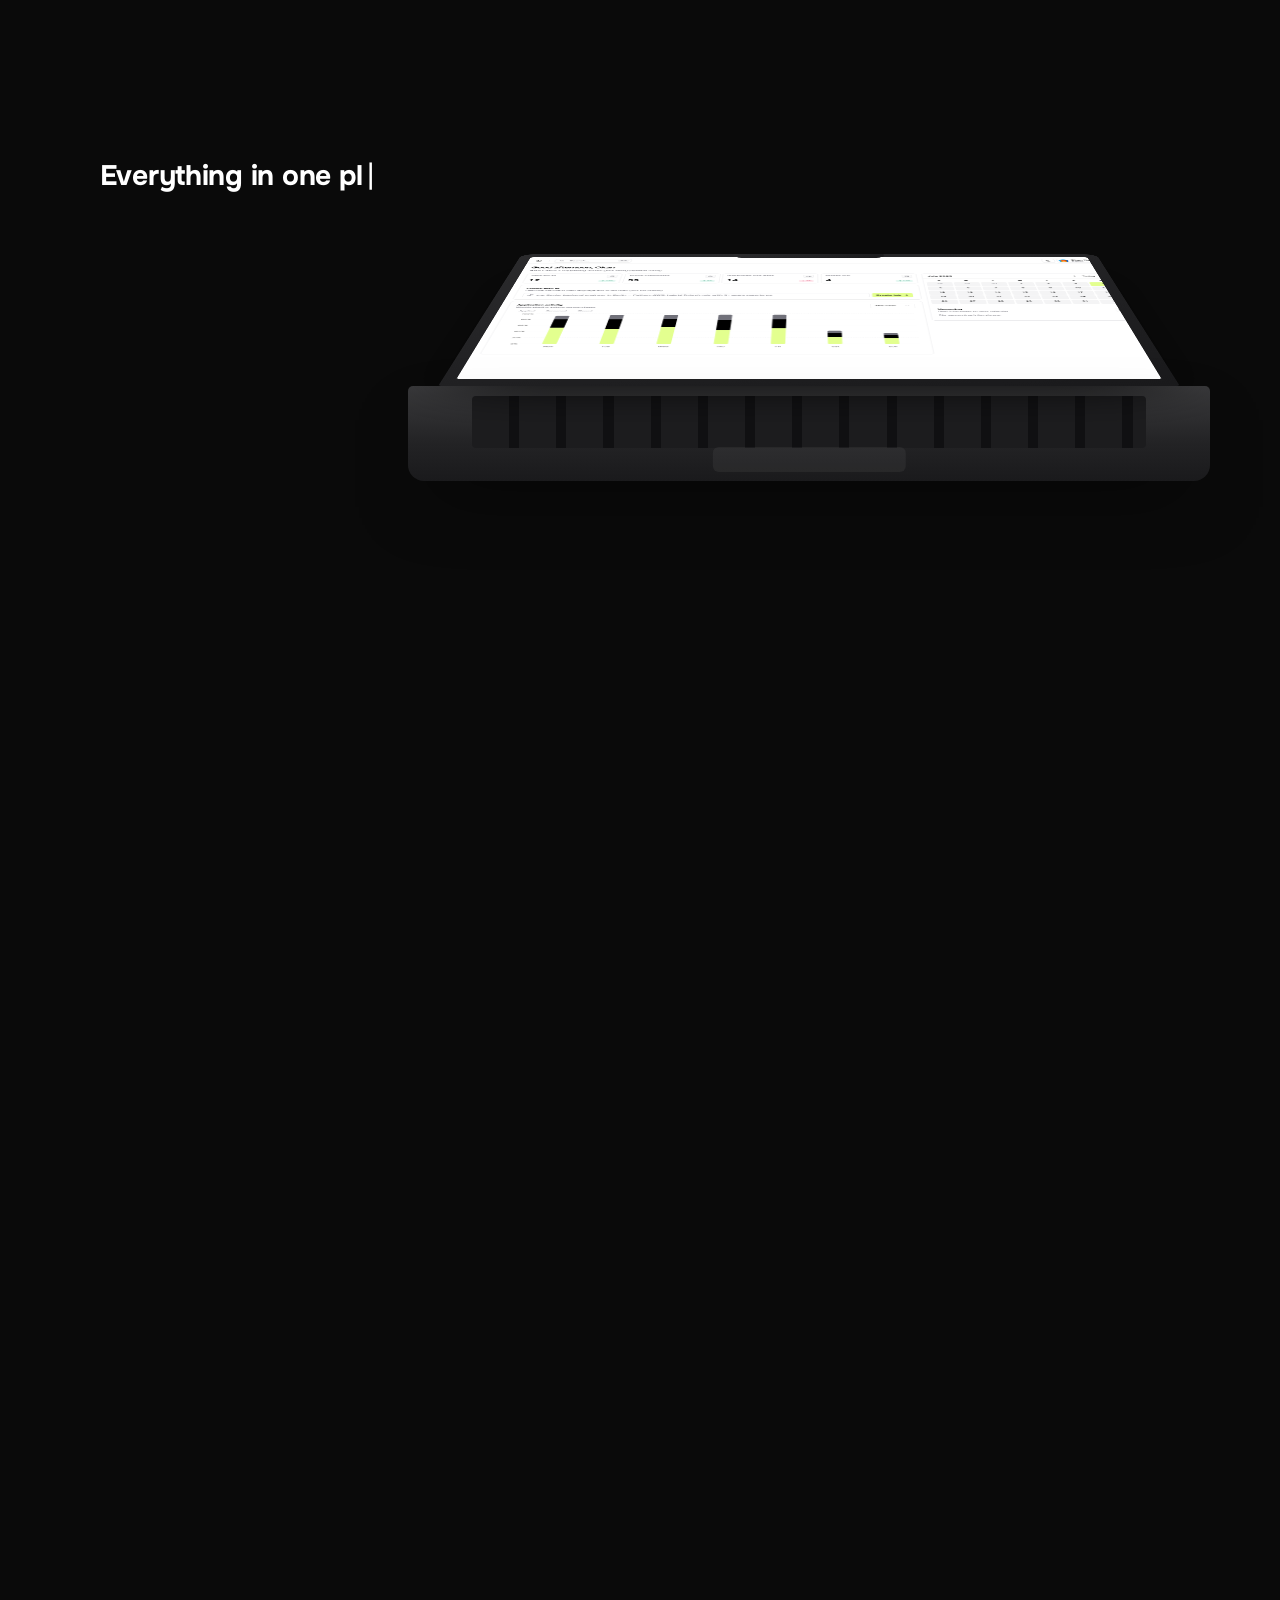
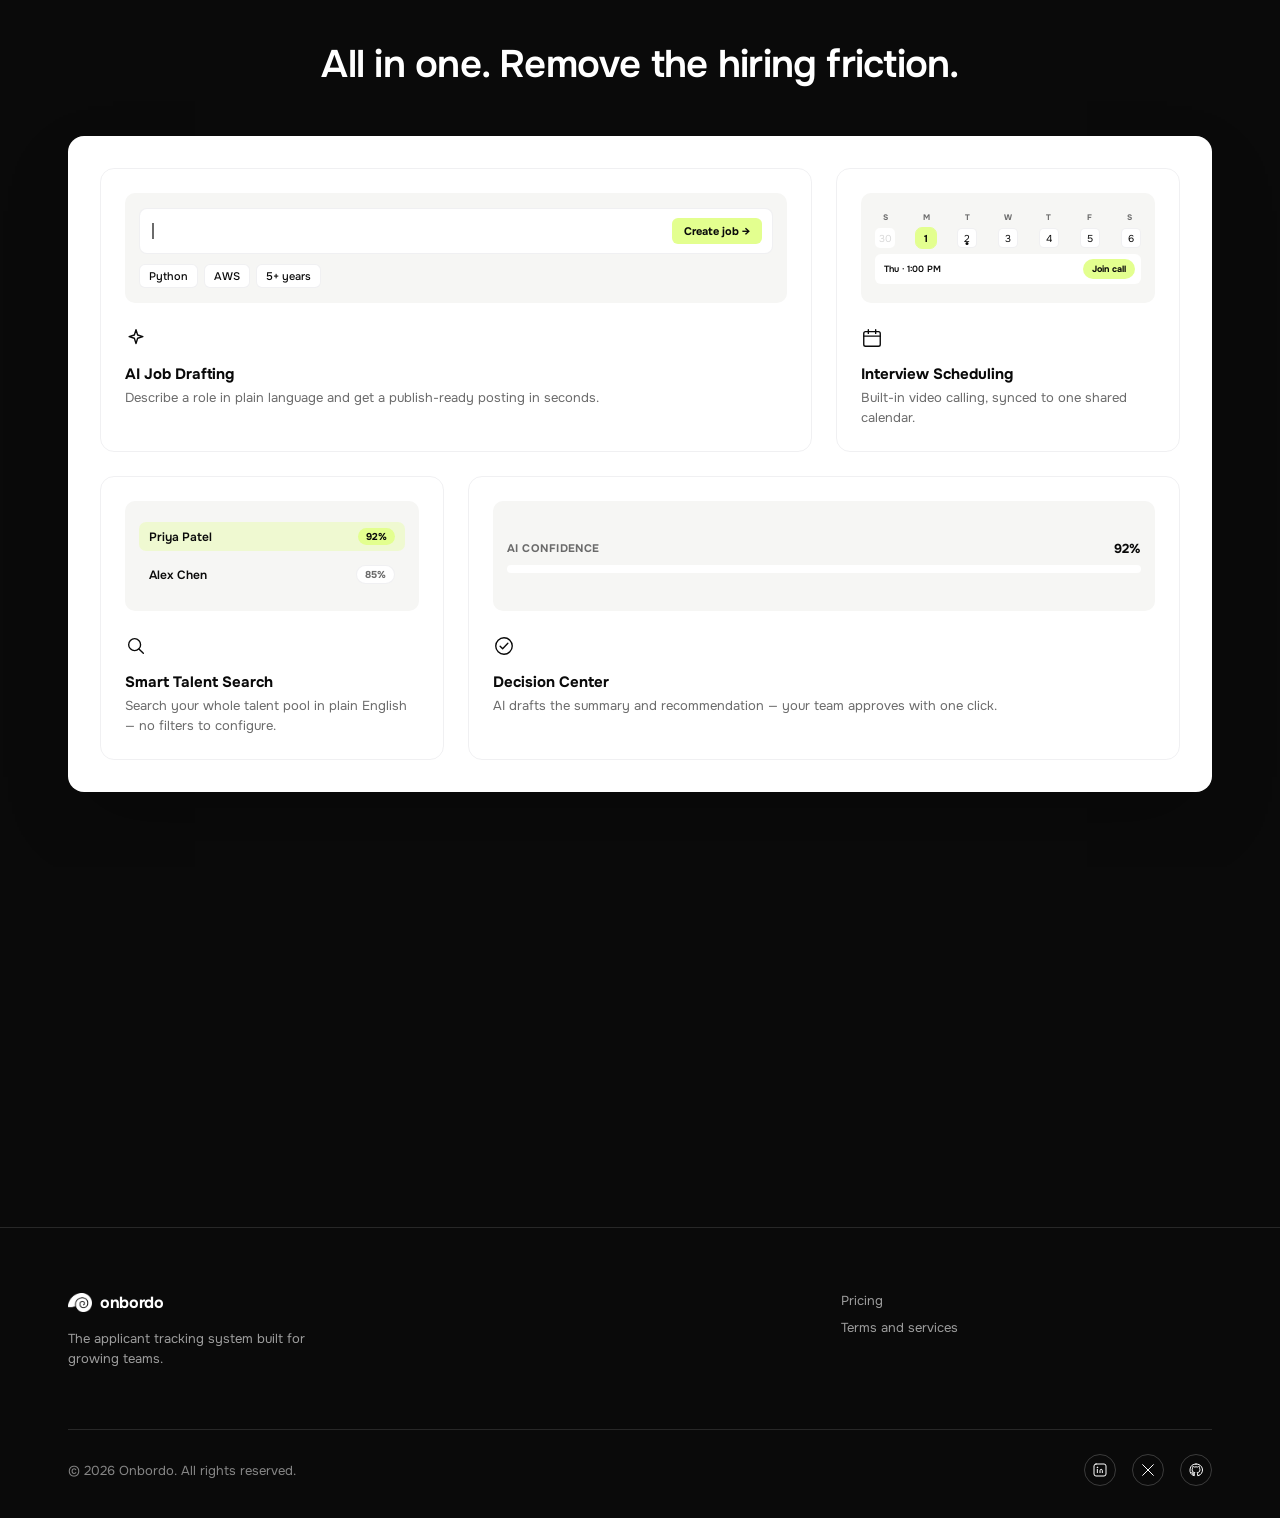
==== commit 7547dafd: "kart2 ve kart3 yer değişti" ====
--- a/index.html
+++ b/index.html
@@ -3,7 +3,7 @@
 <head>
 <meta charset="UTF-8">
 <meta name="viewport" content="width=device-width, initial-scale=1.0">
-<title>Onbordo — Skeleton (Aşama 1)</title>
+<title>Onbordo — The applicant tracking system built for growing teams</title>
 <link rel="preconnect" href="https://fonts.googleapis.com">
 <link rel="preconnect" href="https://fonts.gstatic.com" crossorigin>
 <link href="https://fonts.googleapis.com/css2?family=Onest:wght@400;500;600;700&display=swap" rel="stylesheet">
@@ -28,12 +28,12 @@
   </div>
 </nav>
 
-<!-- İkincil nav — sadece pinned-section görünürken .is-active olur -->
+<!-- İkincil nav — sadece feature-scroll bölümü görünürken .is-active olur -->
 <div class="nav-secondary">
   <div class="container">
     <span class="nav-secondary__step" lang="en">Job Drafting</span>
+    <span class="nav-secondary__step" lang="en">Talent Search</span>
     <span class="nav-secondary__step" lang="en">Scheduling</span>
-    <span class="nav-secondary__step" lang="en">Talent Search</span>
     <span class="nav-secondary__step" lang="en">Decisions</span>
   </div>
 </div>
@@ -102,21 +102,19 @@
   </div><!-- /.hero-viewport -->
 
   <!-- ============================================================
-       FEATURE-SCROLL — YENİ KONSEPT (5 özellik).
-       Dify'nin pinned-panel mantığından esinlenilen ama farklı bir
-       görsel dil: sol %20 metin, sağ %80 sabit 4K arka plan +
-       üzerinde değişen ürün mockup'ı. Arka plan tüm 5 adım boyunca
+       FEATURE-SCROLL — sol %20 metin, sağ %80 sabit 4K arka plan +
+       üzerinde değişen ürün mockup'ı. Dify'nin pinned-panel
+       mantığından esinlenildi ama arka plan tüm 4 adım boyunca
        SABİT kalır — sadece ön plandaki mockup + sol metin değişir.
 
        Arka plan görseli (dağ/deniz manzarası) HENÜZ YOK — placeholder
-       gradient kullanılıyor. Sarp fotoğrafı verdiğinde tek satır:
+       gradient kullanılıyor. Gerçek fotoğraf geldiğinde tek satır:
        --feature-scroll-bg-image değişkenini güncellemek yeterli
        (bkz. styles.css, :root tanımı).
 
        768px altında pin mekaniği tamamen kapanır, düz stack olur.
        ============================================================ -->
   <section class="feature-scroll section-anchor" data-feature-scroll>
-    <span class="tag">Sticky-scroll — yeni konsept (5 özellik)</span>
     <div class="feature-scroll__sticky">
       <div class="feature-scroll__bg"></div>
       <div class="feature-scroll__scrim"></div>
@@ -131,12 +129,12 @@
               <p class="feature-scroll__body">Describe the role in plain language. Onbordo drafts a complete job posting in seconds — title, requirements, and tone, ready to review.</p>
             </div>
             <div class="feature-scroll__text-item" data-feature-text="1" lang="en">
+              <h3 class="feature-scroll__title">Find the right candidate, faster</h3>
+              <p class="feature-scroll__body">Search your entire talent pool the way you'd ask a colleague. Describe who you need in plain English and get the answer instantly.</p>
+            </div>
+            <div class="feature-scroll__text-item" data-feature-text="2" lang="en">
               <h3 class="feature-scroll__title">Interviews without leaving Onbordo</h3>
               <p class="feature-scroll__body">See every interview across your team in one calendar. Book, reschedule, and avoid double-bookings without leaving Onbordo.</p>
-            </div>
-            <div class="feature-scroll__text-item" data-feature-text="2" lang="en">
-              <h3 class="feature-scroll__title">Find the right candidate, faster</h3>
-              <p class="feature-scroll__body">Search your entire talent pool the way you'd ask a colleague. Describe who you need in plain English and get the answer instantly.</p>
             </div>
             <div class="feature-scroll__text-item" data-feature-text="3" lang="en">
               <h3 class="feature-scroll__title">Decisions your team can trust</h3>
@@ -170,8 +168,42 @@
             </div>
           </div>
 
-          <!-- Adım 1 — Interview Scheduling -->
+          <!-- Adım 1 — Smart Talent Search -->
           <div class="mockup-card" data-step="1">
+            <p class="mockup-eyebrow" lang="en"><span class="mockup-eyebrow-dot"></span>Smart Talent Search</p>
+            <p class="mockup-title">Top matches, ranked automatically</p>
+            <div class="mockup-candidate-list">
+              <div class="mockup-candidate mockup-candidate--top">
+                <div>
+                  <p class="mockup-name">Priya Patel</p>
+                  <p class="mockup-sub">Senior Frontend Engineer</p>
+                </div>
+                <span class="mockup-badge">92%</span>
+              </div>
+              <div class="mockup-candidate">
+                <div>
+                  <p class="mockup-name">Alex Chen</p>
+                  <p class="mockup-sub">Frontend Engineer</p>
+                </div>
+                <span class="mockup-badge mockup-badge--muted">85%</span>
+              </div>
+              <div class="mockup-candidate">
+                <div>
+                  <p class="mockup-name">Jordan Lee</p>
+                  <p class="mockup-sub">Product Designer</p>
+                </div>
+                <span class="mockup-badge mockup-badge--muted">78%</span>
+              </div>
+            </div>
+            <div class="mockup-chips">
+              <span class="mockup-chip">React</span>
+              <span class="mockup-chip">TypeScript</span>
+              <span class="mockup-chip">Design systems</span>
+            </div>
+          </div>
+
+          <!-- Adım 2 — Interview Scheduling -->
+          <div class="mockup-card" data-step="2">
             <p class="mockup-eyebrow" lang="en"><span class="mockup-eyebrow-dot"></span>Interview Scheduling</p>
             <p class="mockup-title">July 2026</p>
             <div class="mockup-cal-grid">
@@ -222,40 +254,6 @@
             </div>
           </div>
 
-          <!-- Adım 2 — Smart Talent Search -->
-          <div class="mockup-card" data-step="2">
-            <p class="mockup-eyebrow" lang="en"><span class="mockup-eyebrow-dot"></span>Smart Talent Search</p>
-            <p class="mockup-title">Top matches, ranked automatically</p>
-            <div class="mockup-candidate-list">
-              <div class="mockup-candidate mockup-candidate--top">
-                <div>
-                  <p class="mockup-name">Priya Patel</p>
-                  <p class="mockup-sub">Senior Frontend Engineer</p>
-                </div>
-                <span class="mockup-badge">92%</span>
-              </div>
-              <div class="mockup-candidate">
-                <div>
-                  <p class="mockup-name">Alex Chen</p>
-                  <p class="mockup-sub">Frontend Engineer</p>
-                </div>
-                <span class="mockup-badge mockup-badge--muted">85%</span>
-              </div>
-              <div class="mockup-candidate">
-                <div>
-                  <p class="mockup-name">Jordan Lee</p>
-                  <p class="mockup-sub">Product Designer</p>
-                </div>
-                <span class="mockup-badge mockup-badge--muted">78%</span>
-              </div>
-            </div>
-            <div class="mockup-chips">
-              <span class="mockup-chip">React</span>
-              <span class="mockup-chip">TypeScript</span>
-              <span class="mockup-chip">Design systems</span>
-            </div>
-          </div>
-
           <!-- Adım 3 — Decision Center -->
           <div class="mockup-card" data-step="3">
             <p class="mockup-eyebrow" lang="en"><span class="mockup-eyebrow-dot"></span>Decision Center</p>
@@ -280,7 +278,6 @@
        görseli beliriyor. Tam ekran (100vh) sticky.
        ============================================================ -->
   <section class="macbook-scroll section-anchor" data-macbook-scroll>
-    <span class="tag">MacBook scroll — açılma animasyonu</span>
     <div class="macbook-scroll__sticky">
       <div class="macbook-scroll__text">
         <h3 class="macbook-scroll__title" data-typewriter-target="macbook-title">Everything in one place.</h3>
--- a/styles.css
+++ b/styles.css
@@ -101,7 +101,7 @@
 }
 
 /* -----------------------------------------------------------
-   3b. SAYFA ÇERÇEVESİ — hero'dan footer'a kadar kesintisiz iki
+   3. SAYFA ÇERÇEVESİ — hero'dan footer'a kadar kesintisiz iki
    dikey çizgi. Her section kendi dış çizgisini ayrı ayrı
    çizmek yerine (dikiş/kayma riski), tek bir kaynaktan geliyor.
    Container'la aynı --gutter değerini kullanıyor, bu yüzden
@@ -135,11 +135,13 @@
 }
 
 /* -----------------------------------------------------------
-   3. NAV
-   Üç davranış durumu:
-   a) .nav--visible   → normal, en üstte
-   b) .nav--hidden     → aşağı scroll'da yukarı kayıp gizlenir
-   c) .nav--secondary  → sticky-scroll bölümünde ikincil nav'a döner
+   4. NAV
+   İki durum:
+   a) normal (class yok)  → sadece sayfanın en tepesinde görünür
+   b) .nav--hidden          → herhangi bir yere kaydırılınca gizlenir,
+                              yön fark etmez, sadece scroll konumu
+   Sticky-scroll bölümüne girilince ayrıca .nav-secondary devreye
+   girer (bkz. app.js, initFeatureScroll).
    ----------------------------------------------------------- */
 .nav {
   position: fixed;
@@ -284,13 +286,13 @@
 }
 
 /* -----------------------------------------------------------
-   4. HERO
+   5. HERO
    Dify pricing hero'sunun grid mantığı: sola yaslı metin +
    dikey çizgilerle bölünmüş boş kolonlar. Çerçeveli kutu
    yaklaşımı terk edildi.
    ----------------------------------------------------------- */
 /* -----------------------------------------------------------
-   3c. HERO-VIEWPORT — hero + stats bandını TEK 100vh ekranda
+   6. HERO-VIEWPORT — hero + stats bandını TEK 100vh ekranda
    birleştiren sarmalayıcı. Arka plan, sitenin geri kalanıyla
    (MacBook scroll, footer) aynı düz koyu gradyan — OGL particles
    ("galaksi") efekti kaldırıldı. Sayfa açılır açılmaz kullanıcı
@@ -371,232 +373,6 @@
   background: var(--line);
 }
 
-.hero__mark {
-  margin: 0;
-  z-index: 2;
-}
-
-.hero__mark-icon {
-  width: 64px;
-  height: auto;
-  display: block;
-  transform-origin: center;
-  animation: heroMarkPulse 6s ease-in-out infinite;
-}
-
-@keyframes heroMarkPulse {
-  0% { transform: scale(1) rotate(0deg); }
-  50% { transform: scale(1.1) rotate(180deg); }
-  100% { transform: scale(1) rotate(360deg); }
-}
-
-/* Yüzen ürün kartları — hero'ya derinlik katmak için */
-.hero__float {
-  position: absolute;
-  background: rgba(255, 255, 255, 0.85);
-  backdrop-filter: blur(12px);
-  -webkit-backdrop-filter: blur(12px);
-  border: 1px solid rgba(228, 228, 231, 0.8);
-  border-radius: 14px;
-  box-shadow: 0 20px 40px -16px rgba(0, 0, 0, 0.18);
-  z-index: 3;
-}
-
-.hero__float--candidate {
-  display: flex;
-  align-items: center;
-  gap: 10px;
-  padding: 14px 16px;
-  top: 0;
-  right: 0;
-  transform: rotate(-3deg);
-  animation: heroFloatBob 7s ease-in-out infinite;
-}
-
-.hero__float-avatar {
-  width: 32px;
-  height: 32px;
-  border-radius: 50%;
-  background: var(--placeholder-strong);
-  flex-shrink: 0;
-}
-
-.hero__float-name {
-  margin: 0;
-  font-size: 12px;
-  font-weight: 700;
-}
-
-.hero__float-role {
-  margin: 0;
-  font-size: 11px;
-  color: var(--muted);
-}
-
-.hero__float-badge {
-  margin-left: 6px;
-  padding: 3px 8px;
-  background: var(--accent);
-  color: var(--accent-fg);
-  border-radius: 999px;
-  font-size: 11px;
-  font-weight: 700;
-  white-space: nowrap;
-}
-
-.hero__float--pipeline {
-  padding: 14px 18px;
-  top: 110px;
-  right: 0;
-  transform: rotate(3deg);
-  animation: heroFloatBob 8s ease-in-out infinite 1.2s;
-}
-
-.hero__float-label {
-  margin: 0 0 8px;
-  font-size: 11px;
-  font-weight: 700;
-  color: var(--muted);
-  text-transform: uppercase;
-  letter-spacing: 0.04em;
-}
-
-.hero__float-stages {
-  display: flex;
-  gap: 4px;
-}
-
-.hero__float-stage {
-  width: 22px;
-  height: 6px;
-  border-radius: 999px;
-  background: var(--surface);
-}
-
-.hero__float-stage--done {
-  background: var(--accent);
-}
-
-.hero__float-stage--active {
-  background: var(--accent);
-  opacity: 0.5;
-}
-
-@keyframes heroFloatBob {
-  0%, 100% { transform: translateY(0) rotate(var(--rot, 0deg)); }
-  50% { transform: translateY(-8px) rotate(var(--rot, 0deg)); }
-}
-
-.hero__float--candidate { --rot: -3deg; }
-.hero__float--pipeline { --rot: 3deg; }
-
-.hero__float--ai {
-  padding: 14px 16px;
-  width: 175px;
-  top: 110px;
-  left: 4px;
-  transform: rotate(2deg);
-  animation: heroFloatBob 9s ease-in-out infinite 0.6s;
-  --rot: 2deg;
-}
-
-.hero__float-ai-text {
-  margin: 0;
-  font-size: 12px;
-  line-height: 1.4;
-  color: var(--fg);
-}
-
-.hero__float--notif {
-  width: 235px;
-  padding: 14px 16px;
-  top: 230px;
-  left: 52px;
-  transform: rotate(-2deg);
-  animation: heroFloatBob 8.5s ease-in-out infinite 1.8s;
-  --rot: -2deg;
-}
-
-.hero__notif-list {
-  display: flex;
-  flex-direction: column;
-  gap: 8px;
-  overflow: hidden;
-  max-height: 116px;
-}
-
-.hero__notif-item {
-  display: flex;
-  align-items: flex-start;
-  gap: 8px;
-  opacity: 0;
-  transform: translateY(-10px);
-  animation: heroNotifIn 400ms ease forwards;
-}
-
-@keyframes heroNotifIn {
-  to { opacity: 1; transform: translateY(0); }
-}
-
-.hero__notif-icon {
-  width: 20px;
-  height: 20px;
-  border-radius: 50%;
-  background: var(--surface);
-  flex-shrink: 0;
-  display: flex;
-  align-items: center;
-  justify-content: center;
-}
-
-.hero__notif-icon svg {
-  width: 11px;
-  height: 11px;
-  color: var(--fg);
-}
-
-.hero__notif-text {
-  min-width: 0;
-}
-
-.hero__notif-title {
-  margin: 0;
-  font-size: 11px;
-  font-weight: 700;
-  white-space: nowrap;
-  overflow: hidden;
-  text-overflow: ellipsis;
-}
-
-.hero__notif-body {
-  margin: 0;
-  font-size: 10px;
-  color: var(--muted);
-  white-space: nowrap;
-  overflow: hidden;
-  text-overflow: ellipsis;
-}
-
-@media (prefers-reduced-motion: reduce) {
-  .hero__float--candidate,
-  .hero__float--pipeline,
-  .hero__mark-icon {
-    animation: none;
-  }
-}
-
-@media (max-width: 900px) {
-  .hero__float {
-    display: none;
-  }
-}
-
-@media (prefers-reduced-motion: reduce) {
-  .hero__mark-icon {
-    animation: none;
-  }
-}
-
 .hero__grid {
   --line: rgba(255, 255, 255, 0.22);
 }
@@ -651,7 +427,7 @@
 }
 
 /* -----------------------------------------------------------
-   4b. ALT SAYFA HERO ŞABLONU (Product/Solutions/Resources/Pricing ortak)
+   7. ALT SAYFA HERO ŞABLONU (Product/Solutions/Resources/Pricing ortak)
    Dify pricing sayfasının SADECE üst kısmı — plan kartları/toggle
    alınmadı ("business farklı, saçma" — patron notu).
    Ana sayfa hero'sundan farkı: sol hizalı, daha kompakt, tek CTA.
@@ -703,7 +479,7 @@
 }
 
 /* -----------------------------------------------------------
-   4c. İÇERİK ALANI — boş bırakılıyor, sen dolduracaksın
+   8. İÇERİK ALANI — boş bırakılıyor, sen dolduracaksın
    ----------------------------------------------------------- */
 .subpage-content {
   padding: var(--space-7) 0;
@@ -722,7 +498,7 @@
 }
 
 /* -----------------------------------------------------------
-   5. FEATURE-SCROLL BÖLÜMÜ — YENİ KONSEPT (5 özellik)
+   9. FEATURE-SCROLL BÖLÜMÜ (4 özellik)
    Dify'nin pinned-panel mantığından esinlenilen ama farklı bir
    görsel dil: ekranın tamamı sticky viewport. Sol %20 metin
    (değişir), sağ %80 SABİT 4K arka plan + üzerinde crossfade
@@ -953,12 +729,6 @@
   white-space: nowrap;
 }
 
-.mockup-btn--ghost {
-  background: transparent;
-  border: 1px solid var(--line);
-  color: var(--fg);
-}
-
 /* Adım 1 — İlan taslağı: yazı yazma animasyonu + kademeli etiket belirmesi */
 .mockup-input-row {
   display: flex;
@@ -1314,11 +1084,11 @@
 }
 
 /* -----------------------------------------------------------
-   6. STATS BAND
+   10. STATS BAND
    ----------------------------------------------------------- */
 /* Stats artık hero-viewport içinde, ayrı bir tam-genişlik section
-   değil — kompakt bir bant. Vanta fog'un koyu zemini üzerinde
-   okunabilir olması için metin renkleri açık tonlara çevrildi. */
+   değil — kompakt bir bant. Koyu zemin üzerinde okunabilir olması
+   için metin renkleri açık tonlara çevrildi. */
 .stats {
   position: relative;
   flex: 0 0 auto;
@@ -1409,7 +1179,7 @@
 }
 
 /* -----------------------------------------------------------
-   6b. MACBOOK SCROLL — Aceternity UI'nin MacbookScroll bileşeninden
+   11. MACBOOK SCROLL — Aceternity UI'nin MacbookScroll bileşeninden
    ilhamla, Framer Motion bağımlılığı olmadan vanilla JS/CSS'e
    taşındı. Section yüksekliği scroll mesafesi sağlıyor; sticky
    viewport içinde kapak (lid) aşağıdan menteşeliymiş gibi
@@ -1523,10 +1293,6 @@
   border-radius: 4px;
   overflow: hidden;
   background: #000;
-}
-
-.macbook__screen--fallback {
-  background: linear-gradient(155deg, #16200a 0%, #0a0a0a 60%, #0a0a0a 100%);
 }
 
 .macbook__screen-img {
@@ -1602,7 +1368,7 @@
 }
 
 /* -----------------------------------------------------------
-   7. FEATURE GRID (6 kart) — tam genişlikte aurora fonu üzerinde
+   12. FEATURE GRID (4 kart) — tam genişlikte aurora fonu üzerinde
    beyaz panel (Dify "Production Ready" bölümünün deseni).
    Fotoğraf: Jonny Gios, "Aurora borealis over snow-capped
    mountains" — Vestrahorn, İzlanda. Unsplash Lisansı, ücretsiz
@@ -2089,7 +1855,7 @@
 }
 
 /* -----------------------------------------------------------
-   8. FOOTER
+   13. FOOTER
    Dify'ın 4 kolonlu yapısı: Resources / Company / Programs /
    Terms & Policies + sosyal ikon satırı + copyright.
    ----------------------------------------------------------- */
@@ -2196,7 +1962,7 @@
 }
 
 /* -----------------------------------------------------------
-   9. SKELETON ETİKETLERİ
+   14. SKELETON ETİKETLERİ
    Sadece bu aşamada görünür — hangi bloğun ne olduğunu
    okumak için. Aşama 3'te tamamen kaldırılacak.
    ----------------------------------------------------------- */
@@ -2219,7 +1985,7 @@
 }
 
 /* -----------------------------------------------------------
-   10. ÖZEL İMLEÇ — mavi, cartoon görünümlü, fareyi yumuşak bir
+   15. ÖZEL İMLEÇ — mavi, cartoon görünümlü, fareyi yumuşak bir
    gecikmeyle (lerp) takip eder. Sadece gerçek fare + hover
    desteği olan cihazlarda aktif; dokunmatik ekranlarda ve
    prefers-reduced-motion'da native imleç korunur.
